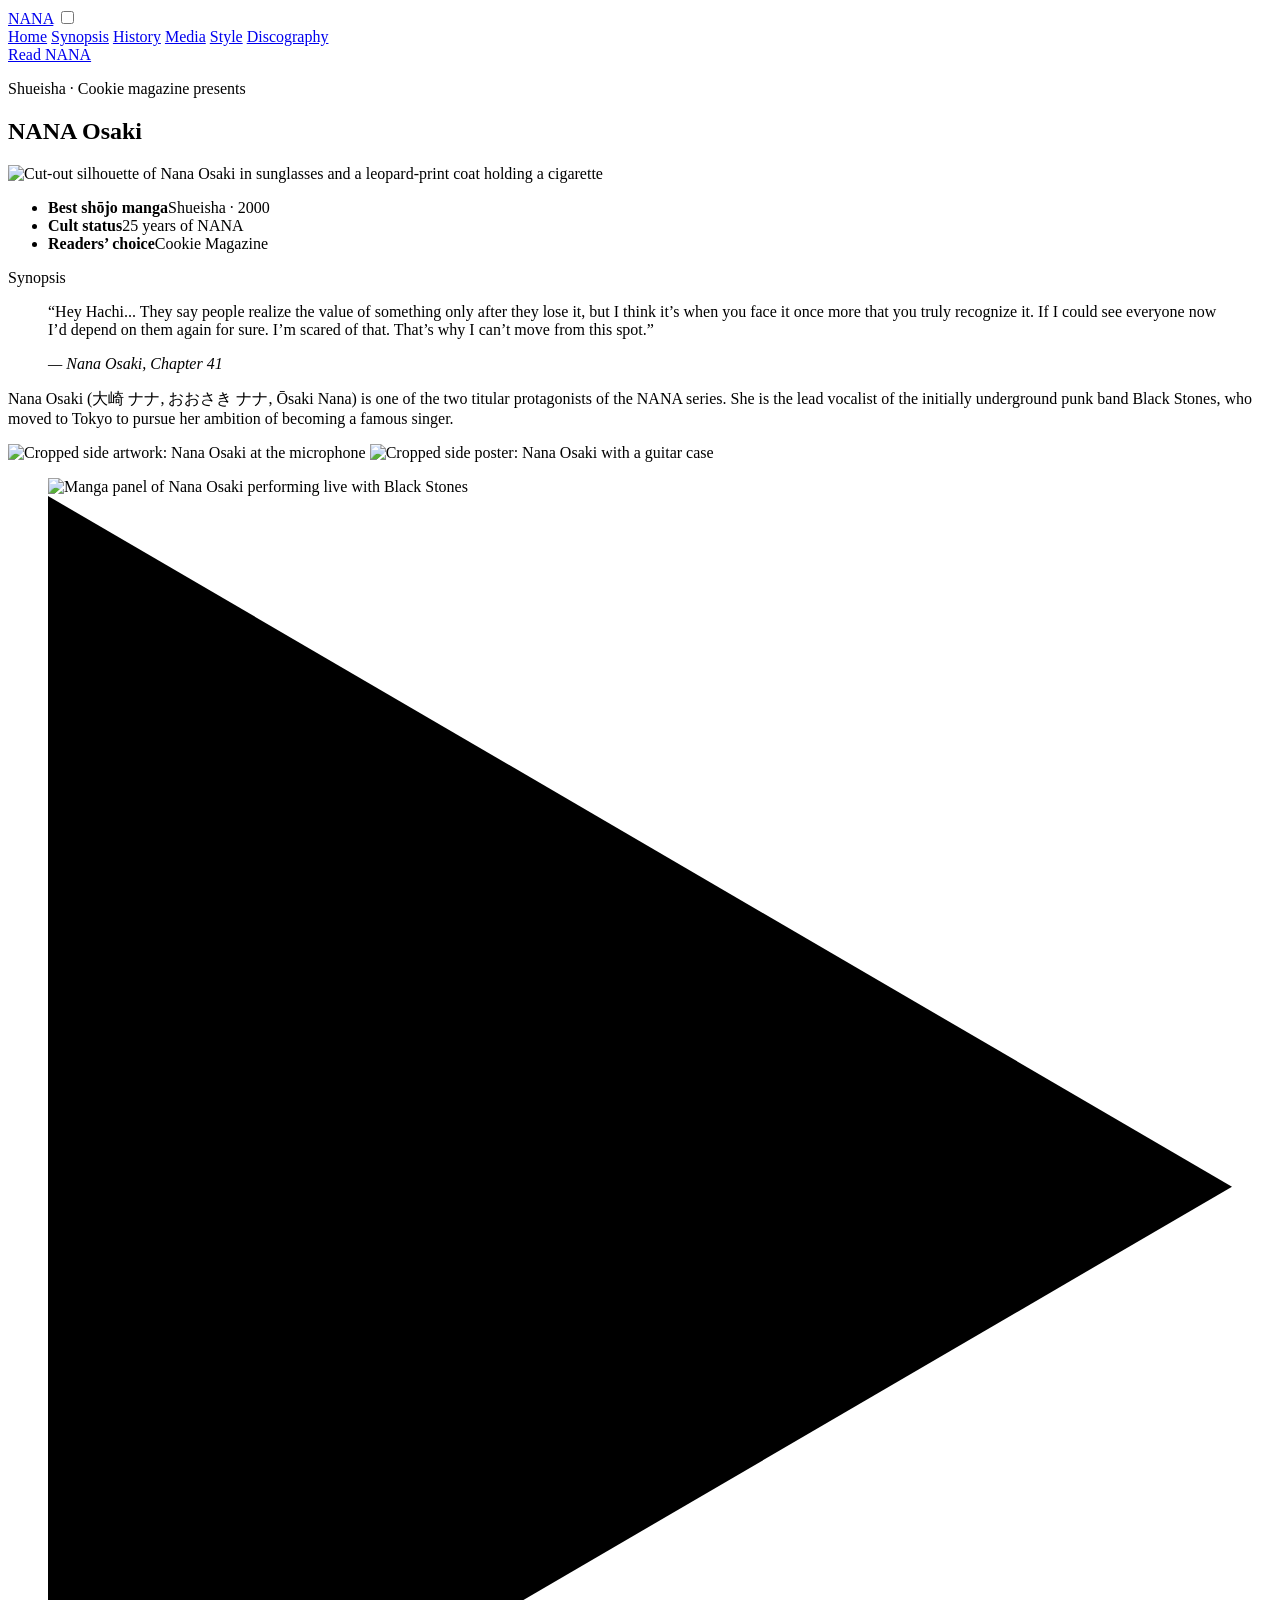
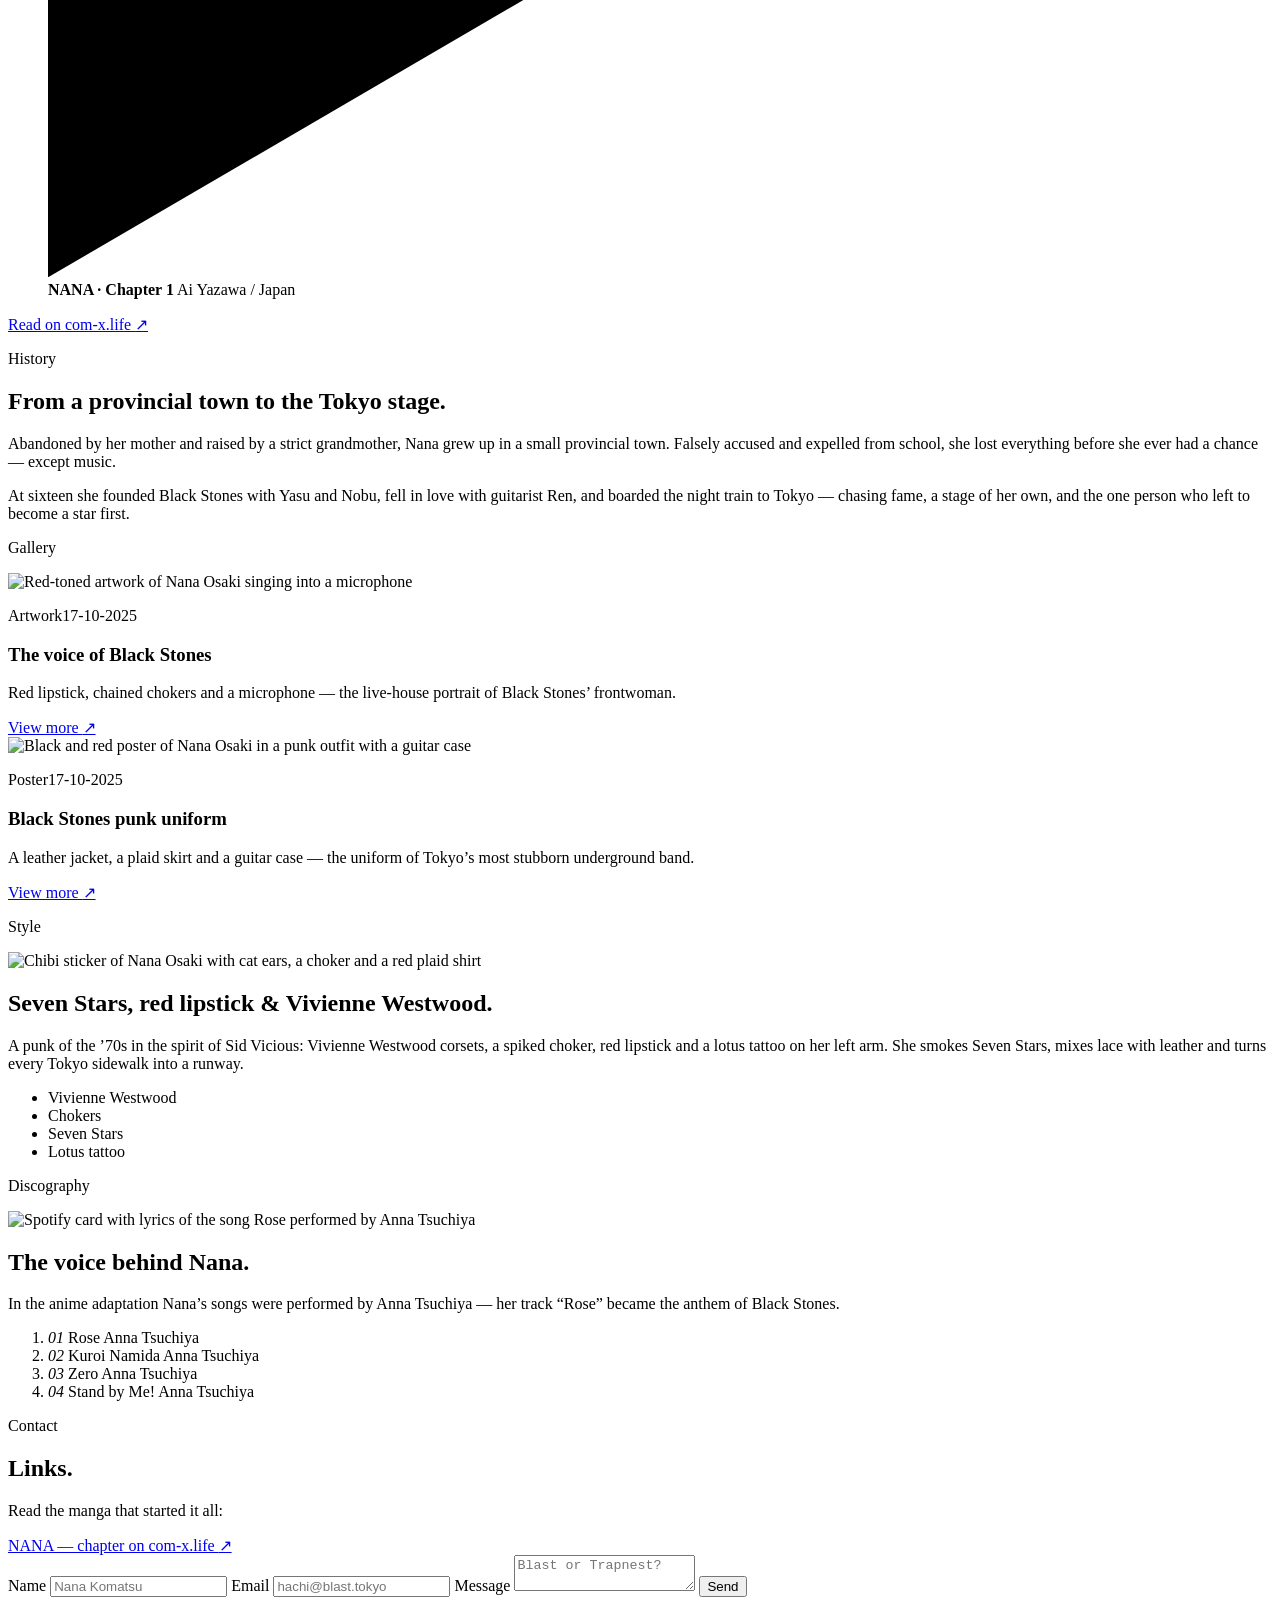
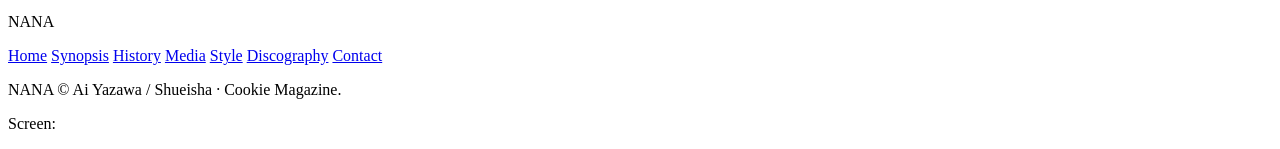
==== task2/index.html @ 74cb57fb "add index.html" ====
<!DOCTYPE html>
<html lang="en">
<head>
  <meta charset="UTF-8">
  <meta name="viewport" content="width=device-width, initial-scale=1">
  <title>Nana Osaki — Black Stones | Responsive Landing Page</title>
  <meta name="description" content="Responsive one-page landing dedicated to Nana Osaki, the lead vocalist of Black Stones from Ai Yazawa's NANA. Lab work 2 — adaptive layout (CSS Grid + Flexbox, Mobile First).">
  <link rel="icon" href="data:image/svg+xml,%3Csvg%20xmlns='http://www.w3.org/2000/svg'%20viewBox='0%200%2032%2032'%3E%3Crect%20width='32'%20height='32'%20fill='%230b0b0d'/%3E%3Ctext%20x='16'%20y='23'%20font-family='Arial'%20font-size='18'%20font-weight='bold'%20fill='%23ff2e7e'%20text-anchor='middle'%3EN%3C/text%3E%3C/svg%3E">
  <link rel="preconnect" href="https://fonts.googleapis.com">
  <link rel="preconnect" href="https://fonts.gstatic.com" crossorigin>
  <link href="https://fonts.googleapis.com/css2?family=Inter:wght@400;500;600;700&amp;family=Oswald:wght@500;600;700&amp;family=Playfair+Display:ital,wght@1,500;1,600&amp;display=swap" rel="stylesheet">
  <link rel="stylesheet" href="style.css">
</head>
<body>

  <div class="grain" aria-hidden="true"></div>

  <header class="site-header">
    <a class="logo" href="#hero">NANA</a>

    <input type="checkbox" id="nav-toggle" class="nav-toggle">
    <label class="nav-burger" for="nav-toggle" aria-label="Open menu">
      <span class="bars"></span>
    </label>

    <nav class="site-nav" aria-label="Main navigation">
      <a href="#hero">Home</a>
      <a href="#synopsis">Synopsis</a>
      <a href="#history">History</a>
      <a href="#media">Media</a>
      <a href="#style">Style</a>
      <a href="#discography">Discography</a>
    </nav>

    <a class="btn btn-accent header-cta" href="https://com-x.life/reader/11620/240514" target="_blank" rel="noopener">Read NANA</a>
  </header>

  <main>

    <section class="hero" id="hero">
      <p class="hero-eyebrow">Shueisha · Cookie magazine presents</p>

      <div class="hero-stage">
        <h1 class="hero-name">NANA <span>Osaki</span></h1>
        <img class="hero-figure" src="img/hero-figure.png"
             alt="Cut-out silhouette of Nana Osaki in sunglasses and a leopard-print coat holding a cigarette">
      </div>

      <ul class="laurels" aria-label="Awards and status">
        <li><strong>Best shōjo manga</strong><span>Shueisha · 2000</span></li>
        <li><strong>Cult status</strong><span>25 years of NANA</span></li>
        <li><strong>Readers’ choice</strong><span>Cookie Magazine</span></li>
      </ul>
    </section>

    <section class="synopsis" id="synopsis">
      <p class="section-label">Synopsis</p>
      <div class="split-grid">
        <blockquote class="pretty-quote">
          <p>“Hey Hachi... They say people realize the value of something only after they
            lose it, but I think it’s when you face it once more that you truly recognize it.
            If I could see everyone now I’d depend on them again for sure. I’m scared of that.
            That’s why I can’t move from this spot.”</p>
          <cite>— Nana Osaki, Chapter 41</cite>
        </blockquote>
        <div class="split-text">
          <p>Nana Osaki (大崎 ナナ, おおさき ナナ, Ōsaki Nana) is one of the two titular
            protagonists of the NANA series. She is the lead vocalist of the initially
            underground punk band Black Stones, who moved to Tokyo to pursue her ambition
            of becoming a famous singer.</p>
        </div>
      </div>
    </section>

    <section class="media" id="media">
      <img class="media-side media-side-left" src="img/nana-coloring.jpg"
           alt="Cropped side artwork: Nana Osaki at the microphone" aria-hidden="true">
      <img class="media-side media-side-right" src="img/nana-black-stones.jpg"
           alt="Cropped side poster: Nana Osaki with a guitar case" aria-hidden="true">

      <figure class="feature-card">
        <img src="img/manga.jpg" alt="Manga panel of Nana Osaki performing live with Black Stones">
        <a class="play" href="https://com-x.life/reader/11620/240514" target="_blank" rel="noopener"
           aria-label="Read NANA chapter 1 on com-x.life">
          <svg viewBox="0 0 12 14" aria-hidden="true"><path d="M0 0 L12 7 L0 14 Z"/></svg>
        </a>
        <figcaption class="feature-caption">
          <strong>NANA · Chapter 1</strong>
          <span>Ai Yazawa / Japan</span>
        </figcaption>
      </figure>

      <p class="media-links">
        <a class="big-link" href="https://com-x.life/reader/11620/240514" target="_blank" rel="noopener">
          Read on com-x.life <span aria-hidden="true">↗</span>
        </a>
      </p>
    </section>

    <section class="history" id="history">
      <p class="section-label">History</p>
      <div class="split-grid">
        <h2>From a provincial town to the Tokyo stage.</h2>
        <div class="split-text">
          <p>Abandoned by her mother and raised by a strict grandmother, Nana grew up in a
            small provincial town. Falsely accused and expelled from school, she lost
            everything before she ever had a chance — except music.</p>
          <p>At sixteen she founded Black Stones with Yasu and Nobu, fell in love with
            guitarist Ren, and boarded the night train to Tokyo — chasing fame, a stage of
            her own, and the one person who left to become a star first.</p>
        </div>
      </div>
    </section>

    <section class="gallery" id="gallery">
      <p class="section-label">Gallery</p>
      <div class="gallery-grid">
        <article class="gallery-card">
          <div class="gallery-thumb">
            <img src="img/nana-coloring.jpg" alt="Red-toned artwork of Nana Osaki singing into a microphone">
          </div>
          <p class="gallery-meta"><span class="tag">Artwork</span><time datetime="2025-10-17">17-10-2025</time></p>
          <h3>The voice of Black Stones</h3>
          <p class="gallery-text">Red lipstick, chained chokers and a microphone — the
            live-house portrait of Black Stones’ frontwoman.</p>
          <a class="more" href="https://com-x.life/reader/11620/240514" target="_blank" rel="noopener">
            View more <span aria-hidden="true">↗</span>
          </a>
        </article>

        <article class="gallery-card">
          <div class="gallery-thumb">
            <img src="img/nana-black-stones.jpg" alt="Black and red poster of Nana Osaki in a punk outfit with a guitar case">
          </div>
          <p class="gallery-meta"><span class="tag">Poster</span><time datetime="2025-10-17">17-10-2025</time></p>
          <h3>Black Stones punk uniform</h3>
          <p class="gallery-text">A leather jacket, a plaid skirt and a guitar case — the
            uniform of Tokyo’s most stubborn underground band.</p>
          <a class="more" href="https://com-x.life/reader/11620/240514" target="_blank" rel="noopener">
            View more <span aria-hidden="true">↗</span>
          </a>
        </article>
      </div>
    </section>

    <section class="style" id="style">
      <p class="section-label">Style</p>
      <div class="split-grid split-media-left">
        <div class="split-media">
          <img src="img/style-chibi.jpg" alt="Chibi sticker of Nana Osaki with cat ears, a choker and a red plaid shirt">
        </div>
        <div class="split-body">
          <h2>Seven Stars, red lipstick &amp; Vivienne Westwood.</h2>
          <p>A punk of the ’70s in the spirit of Sid Vicious: Vivienne Westwood corsets,
            a spiked choker, red lipstick and a lotus tattoo on her left arm. She smokes
            Seven Stars, mixes lace with leather and turns every Tokyo sidewalk into
            a runway.</p>
          <ul class="chips" aria-label="Style keywords">
            <li>Vivienne Westwood</li>
            <li>Chokers</li>
            <li>Seven Stars</li>
            <li>Lotus tattoo</li>
          </ul>
        </div>
      </div>
    </section>

    <section class="discography" id="discography">
      <p class="section-label">Discography</p>
      <div class="split-grid split-media-left">
        <div class="split-media">
          <img src="img/rose-spotify.jpg" alt="Spotify card with lyrics of the song Rose performed by Anna Tsuchiya">
        </div>
        <div class="split-body">
          <h2>The voice behind Nana.</h2>
          <p>In the anime adaptation Nana’s songs were performed by Anna Tsuchiya —
            her track “Rose” became the anthem of Black Stones.</p>
          <ol class="tracklist">
            <li><i>01</i> Rose <span>Anna Tsuchiya</span></li>
            <li><i>02</i> Kuroi Namida <span>Anna Tsuchiya</span></li>
            <li><i>03</i> Zero <span>Anna Tsuchiya</span></li>
            <li><i>04</i> Stand by Me! <span>Anna Tsuchiya</span></li>
          </ol>
        </div>
      </div>
    </section>

    <section class="contact" id="contact">
      <p class="section-label">Contact</p>
      <div class="contact-grid">
        <div class="contact-info">
          <h2>Links.</h2>
          <p>Read the manga that started it all:</p>
          <a class="big-link" href="https://com-x.life/reader/11620/240514" target="_blank" rel="noopener">
            NANA — chapter on com-x.life <span aria-hidden="true">↗</span>
          </a>
        </div>

        <form class="contact-form">
          <label for="name">Name</label>
          <input type="text" id="name" name="name" placeholder="Nana Komatsu" required>

          <label for="email">Email</label>
          <input type="email" id="email" name="email" placeholder="hachi@blast.tokyo" required>

          <label for="message">Message</label>
          <textarea id="message" name="message" placeholder="Blast or Trapnest?" required></textarea>

          <button class="btn btn-accent" type="submit">Send</button>
        </form>
      </div>
    </section>

  </main>

  <footer class="site-footer">
    <div class="footer-inner">
      <p class="logo">NANA</p>
      <nav class="footer-nav" aria-label="Footer navigation">
        <a href="#hero">Home</a>
        <a href="#synopsis">Synopsis</a>
        <a href="#history">History</a>
        <a href="#media">Media</a>
        <a href="#style">Style</a>
        <a href="#discography">Discography</a>
        <a href="#contact">Contact</a>
      </nav>
      <p class="footer-note"> NANA © Ai Yazawa / Shueisha · Cookie Magazine.</p>
    </div>
  </footer>

  <p class="bp" aria-hidden="true">Screen:</p>

</body>
</html>
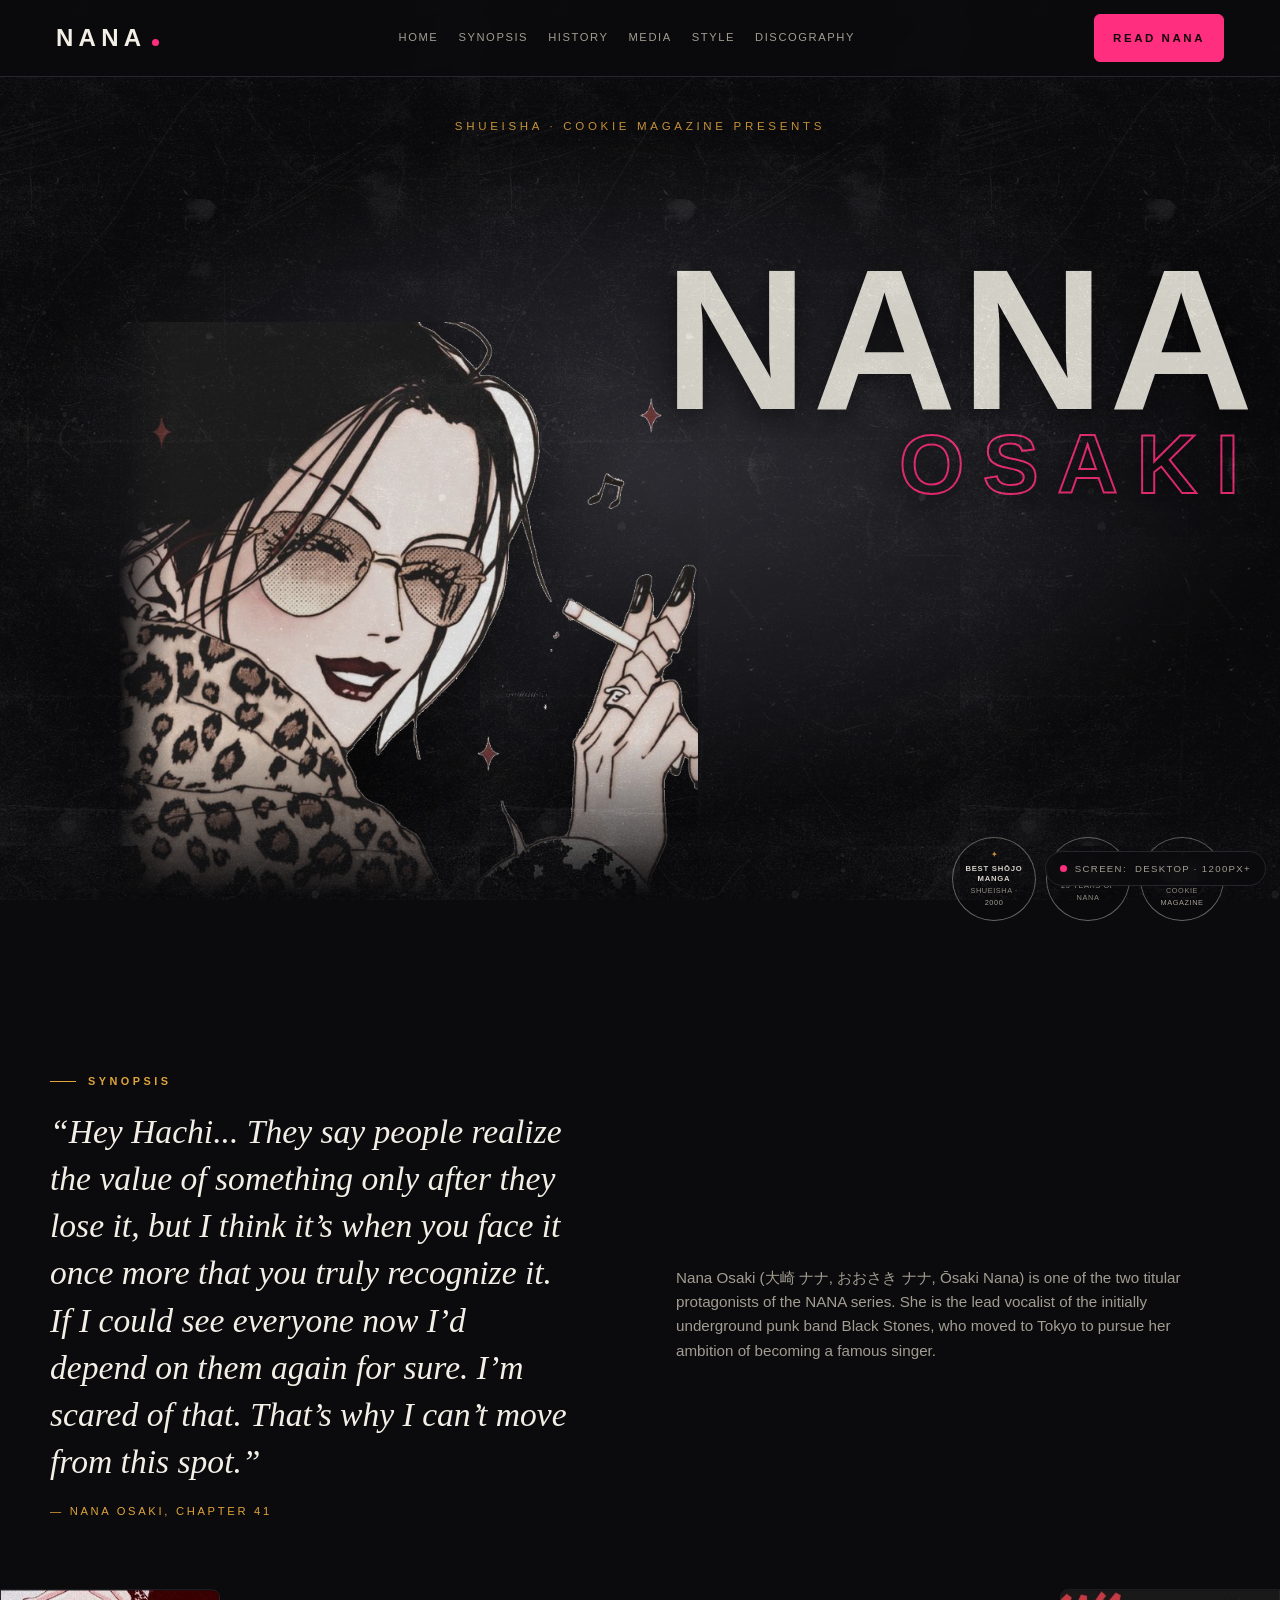
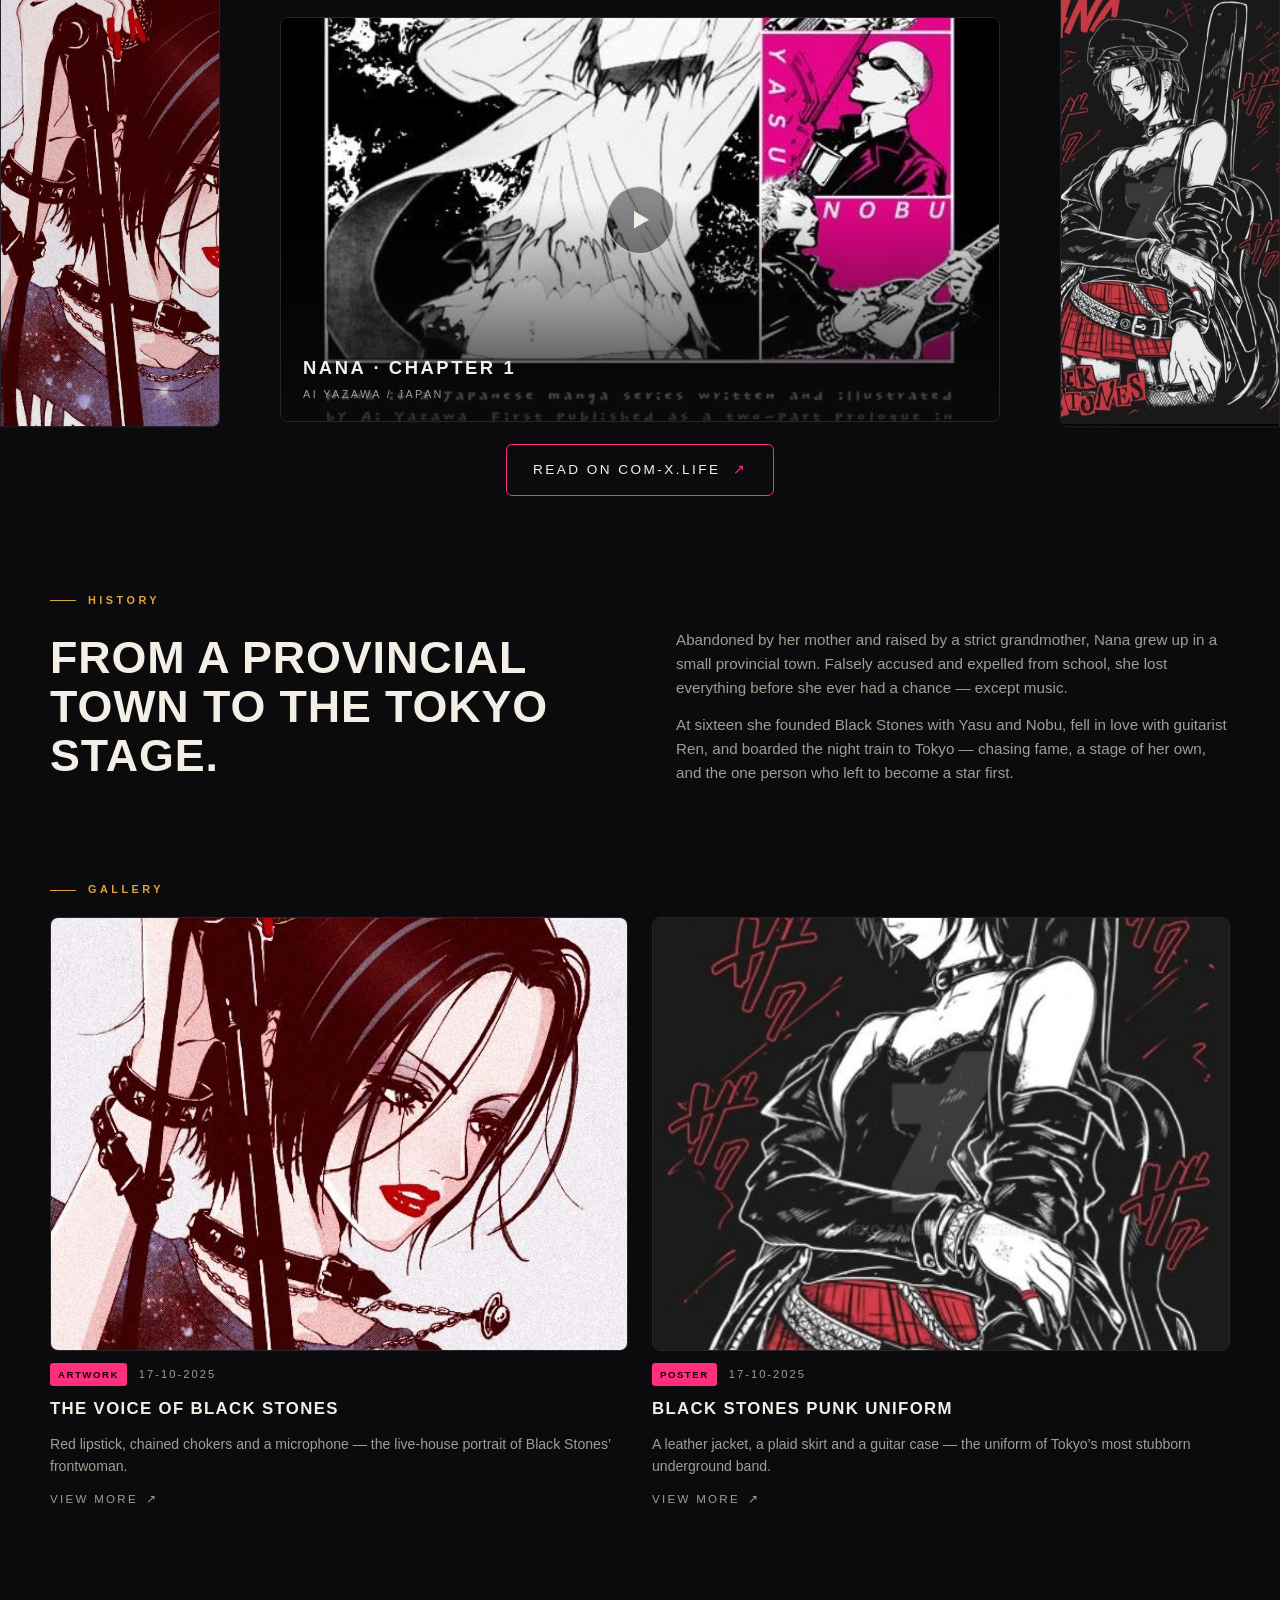
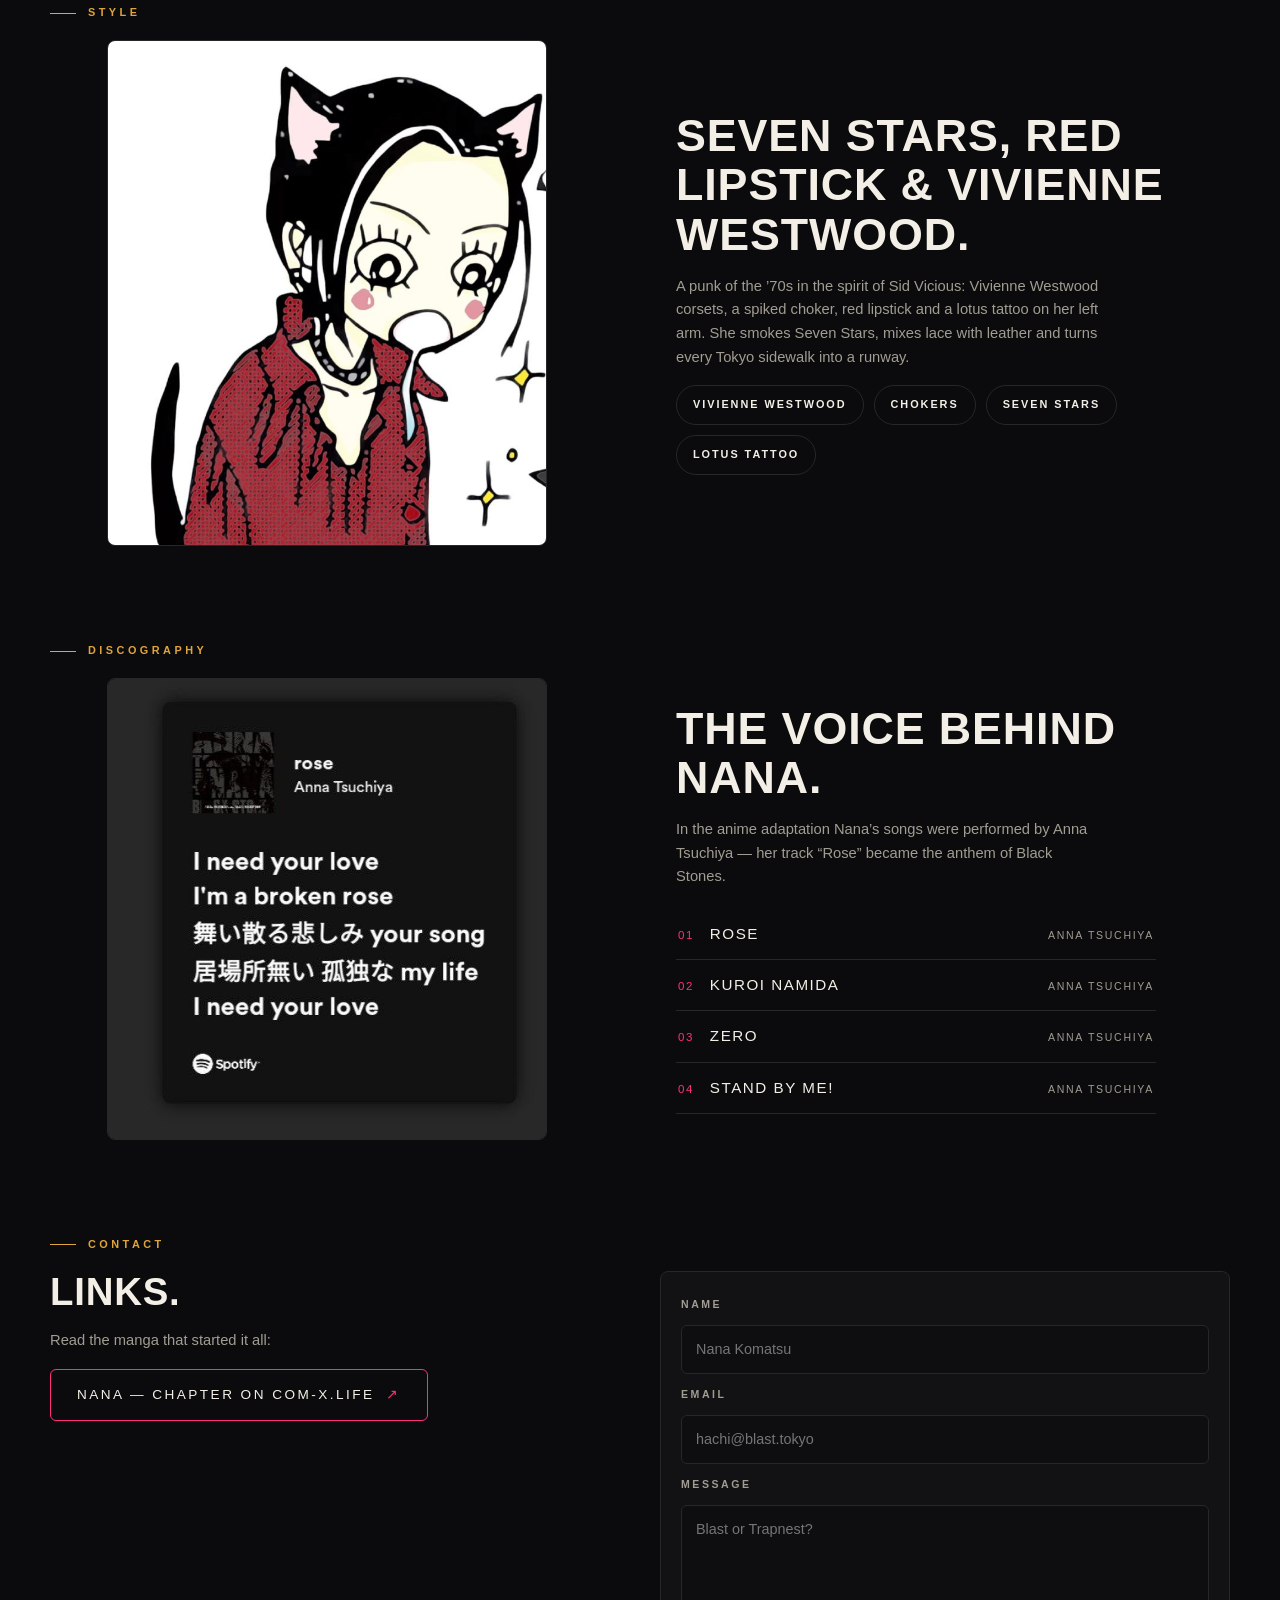
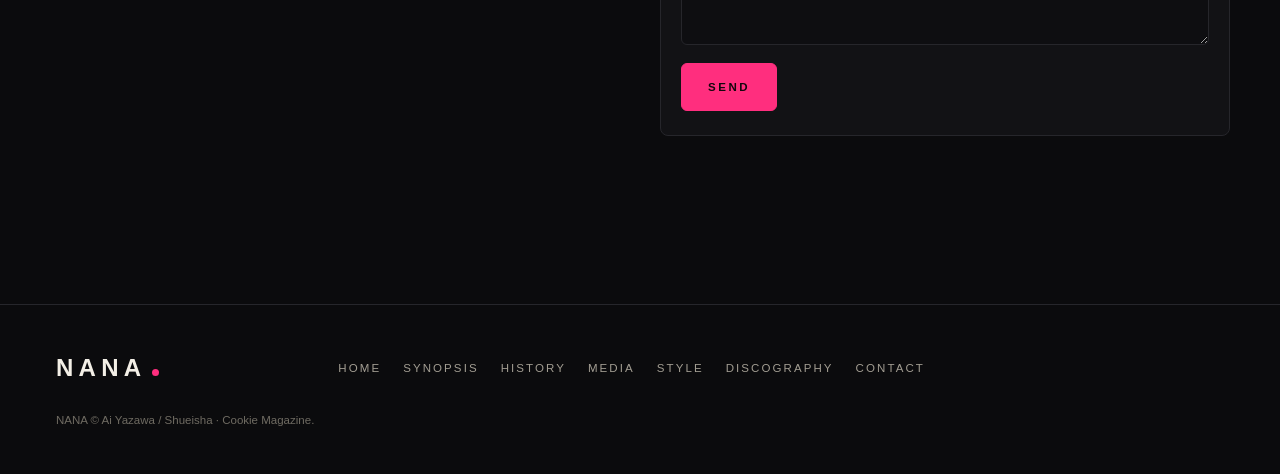
==== commit 37bdd77c: "add icon" ====
--- a/task2/index.html
+++ b/task2/index.html
@@ -5,7 +5,7 @@
   <meta name="viewport" content="width=device-width, initial-scale=1">
   <title>Nana Osaki — Black Stones | Responsive Landing Page</title>
   <meta name="description" content="Responsive one-page landing dedicated to Nana Osaki, the lead vocalist of Black Stones from Ai Yazawa's NANA. Lab work 2 — adaptive layout (CSS Grid + Flexbox, Mobile First).">
-  <link rel="icon" href="data:image/svg+xml,%3Csvg%20xmlns='http://www.w3.org/2000/svg'%20viewBox='0%200%2032%2032'%3E%3Crect%20width='32'%20height='32'%20fill='%230b0b0d'/%3E%3Ctext%20x='16'%20y='23'%20font-family='Arial'%20font-size='18'%20font-weight='bold'%20fill='%23ff2e7e'%20text-anchor='middle'%3EN%3C/text%3E%3C/svg%3E">
+  <link rel="icon" href="favicon.png">
   <link rel="preconnect" href="https://fonts.googleapis.com">
   <link rel="preconnect" href="https://fonts.gstatic.com" crossorigin>
   <link href="https://fonts.googleapis.com/css2?family=Inter:wght@400;500;600;700&amp;family=Oswald:wght@500;600;700&amp;family=Playfair+Display:ital,wght@1,500;1,600&amp;display=swap" rel="stylesheet">
--- a/task2/style.css
+++ b/task2/style.css
@@ -0,0 +1,1083 @@
+:root {
+  --bg: #0b0b0d;
+  --bg-soft: #121215;
+  --panel: #151518;
+  --line: #26262b;
+  --ink: #f3efe6;
+  --muted: #a29d92;
+  --pink: #ff2e7e;
+  --pink-soft: #ff6ba5;
+  --gold: #e0a43c;
+  --font-display: "Oswald", "Arial Narrow", Arial, sans-serif;
+  --font-body: "Inter", "Segoe UI", Arial, sans-serif;
+  --font-serif: "Playfair Display", Georgia, serif;
+  --radius: 8px;
+  --container: 1140px;
+}
+
+*,
+*::before,
+*::after {
+  box-sizing: border-box;
+  margin: 0;
+  padding: 0;
+}
+
+html {
+  scroll-behavior: smooth;
+  scroll-padding-top: 84px;
+}
+
+body {
+  font-family: var(--font-body);
+  font-size: 1rem;
+  line-height: 1.6;
+  color: var(--ink);
+  background-color: var(--bg);
+  overflow-x: clip;
+}
+
+img {
+  display: block;
+  max-width: 100%;
+  height: auto;
+}
+
+::selection {
+  background: var(--pink);
+  color: #14060c;
+}
+
+.grain {
+  position: fixed;
+  inset: 0;
+  z-index: 30;
+  pointer-events: none;
+  opacity: 0.14;
+  background: url("img/texture.jpg") repeat;
+  background-size: 480px auto;
+}
+
+.section-label {
+  display: flex;
+  align-items: center;
+  gap: 12px;
+  margin-bottom: 18px;
+  font-size: 0.68rem;
+  font-weight: 600;
+  letter-spacing: 0.32em;
+  text-transform: uppercase;
+  color: var(--gold);
+}
+
+.section-label::before {
+  content: "";
+  width: 26px;
+  height: 1px;
+  background: var(--gold);
+}
+
+h2 {
+  font-family: var(--font-display);
+  font-weight: 600;
+  line-height: 1.1;
+  letter-spacing: 0.02em;
+  text-transform: uppercase;
+  font-size: clamp(1.7rem, 6.4vw, 2.4rem);
+}
+
+.btn {
+  display: inline-flex;
+  align-items: center;
+  justify-content: center;
+  gap: 10px;
+  min-height: 48px;
+  padding: 12px 26px;
+  font-family: var(--font-body);
+  font-size: 0.72rem;
+  font-weight: 700;
+  letter-spacing: 0.22em;
+  text-transform: uppercase;
+  text-decoration: none;
+  color: var(--ink);
+  background: transparent;
+  border: 1px solid var(--line);
+  border-radius: 6px;
+  cursor: pointer;
+  transition: background 0.3s, color 0.3s, border-color 0.3s, transform 0.2s;
+}
+
+.btn:hover {
+  border-color: var(--ink);
+}
+
+.btn:active {
+  transform: translateY(1px);
+}
+
+.btn-accent {
+  background: var(--pink);
+  border-color: var(--pink);
+  color: #14060c;
+}
+
+.btn-accent:hover {
+  background: var(--pink-soft);
+  border-color: var(--pink-soft);
+}
+
+.big-link {
+  display: inline-flex;
+  align-items: center;
+  gap: 12px;
+  min-height: 48px;
+  padding: 14px 26px;
+  font-family: var(--font-display);
+  font-size: 0.85rem;
+  letter-spacing: 0.18em;
+  text-transform: uppercase;
+  text-decoration: none;
+  color: var(--ink);
+  border: 1px solid var(--pink);
+  border-radius: 6px;
+  transition: background 0.3s, color 0.3s, transform 0.2s;
+}
+
+.big-link span {
+  color: var(--pink);
+  transition: color 0.3s;
+}
+
+.big-link:hover {
+  background: var(--pink);
+  color: #14060c;
+  transform: translateY(-2px);
+}
+
+.big-link:hover span {
+  color: #14060c;
+}
+
+.site-header {
+  position: sticky;
+  top: 0;
+  z-index: 50;
+  display: grid;
+  grid-template-columns: 1fr auto;
+  align-items: center;
+  gap: 12px;
+  padding: 10px 20px;
+  background: rgba(11, 11, 13, 0.88);
+  backdrop-filter: blur(10px);
+  border-bottom: 1px solid var(--line);
+}
+
+.logo {
+  font-family: var(--font-display);
+  font-weight: 700;
+  font-size: 1.5rem;
+  letter-spacing: 0.22em;
+  text-decoration: none;
+  color: var(--ink);
+}
+
+.logo::after {
+  content: "";
+  display: inline-block;
+  width: 7px;
+  height: 7px;
+  margin-left: 6px;
+  border-radius: 50%;
+  background: var(--pink);
+}
+
+.nav-toggle {
+  position: absolute;
+  width: 1px;
+  height: 1px;
+  opacity: 0;
+}
+
+.nav-burger {
+  display: flex;
+  align-items: center;
+  justify-content: center;
+  width: 44px;
+  height: 44px;
+  border: 1px solid var(--line);
+  border-radius: 6px;
+  cursor: pointer;
+  transition: border-color 0.25s;
+}
+
+.nav-burger:hover {
+  border-color: var(--pink);
+}
+
+.bars {
+  position: relative;
+  width: 20px;
+  height: 2px;
+  background: var(--ink);
+  transition: background 0.25s;
+}
+
+.bars::before,
+.bars::after {
+  content: "";
+  position: absolute;
+  left: 0;
+  width: 20px;
+  height: 2px;
+  background: var(--ink);
+  transition: top 0.25s, transform 0.25s;
+}
+
+.bars::before { top: -6px; }
+.bars::after  { top: 6px; }
+
+.nav-toggle:checked ~ .nav-burger .bars { background: transparent; }
+.nav-toggle:checked ~ .nav-burger .bars::before { top: 0; transform: rotate(45deg); }
+.nav-toggle:checked ~ .nav-burger .bars::after  { top: 0; transform: rotate(-45deg); }
+
+.nav-toggle:focus-visible ~ .nav-burger {
+  outline: 2px solid var(--pink);
+  outline-offset: 2px;
+}
+
+.header-cta {
+  display: none;
+}
+
+.site-nav {
+  grid-column: 1 / -1;
+  display: none;
+}
+
+.nav-toggle:checked ~ .site-nav {
+  display: flex;
+  flex-direction: column;
+  gap: 2px;
+  padding: 6px 0 14px;
+}
+
+.site-nav a {
+  display: flex;
+  align-items: center;
+  min-height: 48px;
+  padding: 10px 2px;
+  font-size: 0.8rem;
+  letter-spacing: 0.18em;
+  text-transform: uppercase;
+  text-decoration: none;
+  color: var(--muted);
+  border-bottom: 1px solid var(--line);
+  transition: color 0.25s;
+}
+
+.site-nav a:hover {
+  color: var(--pink);
+}
+
+.hero {
+  position: relative;
+  display: grid;
+  gap: 22px;
+  min-height: 100vh;
+  padding: 32px 20px 56px;
+  overflow: hidden;
+}
+
+.hero::before {
+  content: "";
+  position: absolute;
+  inset: 0;
+  z-index: -1;
+  background:
+    radial-gradient(ellipse 62% 46% at 50% 44%, #34343b 0%, #1c1c21 52%, var(--bg) 82%),
+    linear-gradient(180deg, var(--bg) 0%, rgba(11, 11, 13, 0) 18%, var(--bg) 96%);
+}
+
+.hero-eyebrow {
+  justify-self: center;
+  text-align: center;
+  font-size: 0.66rem;
+  letter-spacing: 0.32em;
+  text-transform: uppercase;
+  color: var(--gold);
+}
+
+/* mobile: the name is a normal block on top, fully visible */
+.hero-name {
+  text-align: center;
+  font-family: var(--font-display);
+  font-weight: 700;
+  text-transform: uppercase;
+  line-height: 0.88;
+  letter-spacing: 0.02em;
+  font-size: clamp(4.6rem, 17vw, 13rem);
+  text-shadow: 0 6px 34px rgba(0, 0, 0, 0.6);
+}
+
+.hero-stage {
+  position: relative;
+  display: grid;
+  place-items: center;
+  min-height: 62vh;
+}
+
+.hero-name span {
+  display: block;
+  font-size: 0.42em;
+  letter-spacing: 0.22em;
+  color: transparent;
+  -webkit-text-stroke: 2px var(--pink);
+}
+
+@supports not (-webkit-text-stroke: 1px #000) {
+  .hero-name span { color: var(--pink); }
+}
+
+.hero-figure {
+  position: relative;
+  z-index: 2;
+  width: min(86vw, 480px);
+  transform: translate(5%, 8%);
+  filter: drop-shadow(0 34px 50px rgba(0, 0, 0, 0.65));
+  -webkit-mask-image: linear-gradient(180deg, #000 72%, rgba(0, 0, 0, 0) 99%),
+    linear-gradient(90deg, rgba(0, 0, 0, 0) 0, #000 9%);
+  -webkit-mask-composite: source-in;
+  mask-image: linear-gradient(180deg, #000 72%, rgba(0, 0, 0, 0) 99%),
+    linear-gradient(90deg, rgba(0, 0, 0, 0) 0, #000 9%);
+  mask-composite: intersect;
+}
+
+.laurels {
+  display: flex;
+  flex-wrap: wrap;
+  justify-content: center;
+  gap: 10px;
+  list-style: none;
+}
+
+.laurels li {
+  display: flex;
+  flex-direction: column;
+  align-items: center;
+  justify-content: center;
+  gap: 2px;
+  width: 84px;
+  height: 84px;
+  padding: 8px;
+  text-align: center;
+  border: 1px solid rgba(243, 239, 230, 0.4);
+  border-radius: 50%;
+  background: rgba(11, 11, 13, 0.35);
+}
+
+.laurels li::before {
+  content: "✦";
+  font-size: 0.5rem;
+  color: var(--gold);
+}
+
+.laurels strong {
+  font-size: 0.48rem;
+  line-height: 1.25;
+  letter-spacing: 0.1em;
+  text-transform: uppercase;
+}
+
+.laurels span {
+  font-size: 0.46rem;
+  letter-spacing: 0.08em;
+  text-transform: uppercase;
+  color: var(--muted);
+}
+
+.synopsis,
+.history,
+.gallery,
+.style,
+.discography,
+.contact {
+  max-width: var(--container);
+  margin-inline: auto;
+  padding: 88px 20px 0;
+}
+
+.contact {
+  padding-bottom: 88px;
+}
+
+.split-grid {
+  display: grid;
+  gap: 24px;
+}
+
+.split-text {
+  display: flex;
+  flex-direction: column;
+  gap: 12px;
+  max-width: 560px;
+  font-size: 0.95rem;
+  color: var(--muted);
+}
+
+.pretty-quote {
+  display: flex;
+  flex-direction: column;
+  gap: 18px;
+  max-width: 520px;
+}
+
+.pretty-quote p {
+  font-family: var(--font-serif);
+  font-style: italic;
+  font-weight: 500;
+  font-size: clamp(1.35rem, 4.6vw, 2.1rem);
+  line-height: 1.4;
+  color: var(--ink);
+}
+
+.pretty-quote cite {
+  font-family: var(--font-body);
+  font-style: normal;
+  font-size: 0.7rem;
+  letter-spacing: 0.24em;
+  text-transform: uppercase;
+  color: var(--gold);
+}
+
+.media {
+  position: relative;
+  padding: 88px 20px 0;
+  display: grid;
+  justify-items: center;
+  gap: 22px;
+}
+
+.media-side {
+  display: none;
+  position: absolute;
+  top: 50%;
+  transform: translateY(-50%);
+  height: min(72%, 460px);
+  width: clamp(80px, 13vw, 240px);
+  object-fit: cover;
+  opacity: 0.92;
+  border: 1px solid var(--line);
+}
+
+.media-side-left {
+  left: 0;
+  border-radius: 0 8px 8px 0;
+  object-position: 22% center;
+}
+
+.media-side-right {
+  right: 0;
+  border-radius: 8px 0 0 8px;
+  object-position: 78% top;
+}
+
+.feature-card {
+  position: relative;
+  display: grid;
+  width: min(100%, 720px);
+  overflow: hidden;
+  border: 1px solid var(--line);
+  border-radius: var(--radius);
+}
+
+.feature-card > img {
+  width: 100%;
+  aspect-ratio: 4 / 3;
+  object-fit: cover;
+  transition: transform 0.6s;
+}
+
+.feature-card:hover > img {
+  transform: scale(1.03);
+}
+
+.feature-card::after {
+  content: "";
+  position: absolute;
+  inset: 0;
+  background: linear-gradient(180deg, rgba(11, 11, 13, 0) 45%, rgba(11, 11, 13, 0.85) 100%);
+}
+
+.play {
+  position: absolute;
+  top: 50%;
+  left: 50%;
+  z-index: 2;
+  display: flex;
+  align-items: center;
+  justify-content: center;
+  width: 68px;
+  height: 68px;
+  border: 1px solid rgba(243, 239, 230, 0.7);
+  border-radius: 50%;
+  background: rgba(11, 11, 13, 0.45);
+  transform: translate(-50%, -50%);
+  transition: background 0.3s, border-color 0.3s, transform 0.3s;
+}
+
+.play svg {
+  width: 15px;
+  margin-left: 3px;
+  fill: var(--ink);
+}
+
+.play:hover {
+  background: var(--pink);
+  border-color: var(--pink);
+  transform: translate(-50%, -50%) scale(1.08);
+}
+
+.feature-caption {
+  position: absolute;
+  left: 22px;
+  bottom: 18px;
+  z-index: 2;
+  display: flex;
+  flex-direction: column;
+  gap: 4px;
+}
+
+.feature-caption strong {
+  font-family: var(--font-display);
+  font-size: 1.15rem;
+  letter-spacing: 0.14em;
+  text-transform: uppercase;
+}
+
+.feature-caption span {
+  font-size: 0.68rem;
+  letter-spacing: 0.22em;
+  text-transform: uppercase;
+  color: var(--muted);
+}
+
+.media-links {
+  display: flex;
+  justify-content: center;
+}
+
+.gallery-grid {
+  display: grid;
+  gap: 20px;
+}
+
+.gallery-card {
+  display: flex;
+  flex-direction: column;
+  gap: 12px;
+}
+
+.gallery-thumb {
+  overflow: hidden;
+  border: 1px solid var(--line);
+  border-radius: var(--radius);
+}
+
+.gallery-thumb img {
+  width: 100%;
+  aspect-ratio: 4 / 3;
+  object-fit: cover;
+  transition: transform 0.5s;
+}
+
+.gallery-card:hover .gallery-thumb img {
+  transform: scale(1.05);
+}
+
+.gallery-meta {
+  display: flex;
+  align-items: center;
+  gap: 12px;
+}
+
+.tag {
+  padding: 4px 8px;
+  font-size: 0.6rem;
+  font-weight: 700;
+  letter-spacing: 0.16em;
+  text-transform: uppercase;
+  color: #14060c;
+  background: var(--pink);
+  border-radius: 3px;
+}
+
+.gallery-meta time {
+  font-size: 0.7rem;
+  letter-spacing: 0.18em;
+  text-transform: uppercase;
+  color: var(--muted);
+}
+
+.gallery-card h3 {
+  font-family: var(--font-display);
+  font-weight: 600;
+  font-size: 1.05rem;
+  line-height: 1.35;
+  letter-spacing: 0.08em;
+  text-transform: uppercase;
+}
+
+.gallery-text {
+  font-size: 0.88rem;
+  color: var(--muted);
+}
+
+.more {
+  display: inline-flex;
+  align-items: center;
+  gap: 8px;
+  margin-top: auto;
+  font-size: 0.72rem;
+  letter-spacing: 0.2em;
+  text-transform: uppercase;
+  text-decoration: none;
+  color: var(--muted);
+  transition: color 0.25s;
+}
+
+.more:hover {
+  color: var(--pink);
+}
+
+.split-media {
+  display: flex;
+  justify-content: center;
+}
+
+.split-media img {
+  width: 100%;
+  max-width: 400px;
+  border: 1px solid var(--line);
+  border-radius: var(--radius);
+}
+
+.split-body {
+  display: flex;
+  flex-direction: column;
+  align-items: flex-start;
+  gap: 16px;
+}
+
+.split-body p {
+  max-width: 52ch;
+  font-size: 0.92rem;
+  color: var(--muted);
+}
+
+.chips {
+  display: flex;
+  flex-wrap: wrap;
+  gap: 10px;
+  list-style: none;
+}
+
+.chips li {
+  display: inline-flex;
+  align-items: center;
+  min-height: 40px;
+  padding: 8px 16px;
+  font-size: 0.68rem;
+  font-weight: 600;
+  letter-spacing: 0.18em;
+  text-transform: uppercase;
+  color: var(--ink);
+  border: 1px solid var(--line);
+  border-radius: 999px;
+  transition: border-color 0.25s, color 0.25s;
+}
+
+.chips li:hover {
+  border-color: var(--pink);
+  color: var(--pink);
+}
+
+.tracklist {
+  width: 100%;
+  max-width: 480px;
+  list-style: none;
+  margin-top: 4px;
+}
+
+.tracklist li {
+  display: flex;
+  align-items: baseline;
+  gap: 16px;
+  padding: 13px 2px;
+  font-family: var(--font-display);
+  font-size: 0.95rem;
+  letter-spacing: 0.1em;
+  text-transform: uppercase;
+  border-bottom: 1px solid var(--line);
+  transition: color 0.25s, padding-left 0.25s;
+}
+
+.tracklist li:hover {
+  color: var(--pink);
+  padding-left: 10px;
+}
+
+.tracklist i {
+  font-style: normal;
+  font-size: 0.72rem;
+  color: var(--pink);
+}
+
+.tracklist span {
+  margin-left: auto;
+  font-family: var(--font-body);
+  font-size: 0.66rem;
+  letter-spacing: 0.16em;
+  color: var(--muted);
+}
+
+.contact-grid {
+  display: grid;
+  gap: 28px;
+}
+
+.contact-info {
+  display: flex;
+  flex-direction: column;
+  align-items: flex-start;
+  gap: 16px;
+}
+
+.contact-info p {
+  font-size: 0.92rem;
+  color: var(--muted);
+}
+
+.contact-form {
+  display: flex;
+  flex-direction: column;
+  gap: 12px;
+  padding: 24px 20px;
+  background: var(--bg-soft);
+  border: 1px solid var(--line);
+  border-radius: var(--radius);
+}
+
+.contact-form label {
+  font-size: 0.66rem;
+  font-weight: 600;
+  letter-spacing: 0.24em;
+  text-transform: uppercase;
+  color: var(--muted);
+}
+
+.contact-form input,
+.contact-form textarea {
+  width: 100%;
+  min-height: 48px;
+  padding: 12px 14px;
+  font: inherit;
+  font-size: 0.9rem;
+  color: var(--ink);
+  background: #0e0e11;
+  border: 1px solid var(--line);
+  border-radius: 6px;
+  transition: border-color 0.25s, background 0.25s, box-shadow 0.25s;
+}
+
+.contact-form textarea {
+  min-height: 140px;
+  resize: vertical;
+}
+
+.contact-form input:hover,
+.contact-form textarea:hover {
+  border-color: #3c3c44;
+}
+
+.contact-form input:focus,
+.contact-form textarea:focus {
+  outline: none;
+  border-color: var(--pink);
+  background: #101014;
+  box-shadow: 0 0 0 3px rgba(255, 46, 126, 0.22);
+}
+
+.contact-form .btn {
+  width: 100%;
+  margin-top: 6px;
+}
+
+.site-footer {
+  margin-top: 72px;
+  padding: 36px 20px;
+  border-top: 1px solid var(--line);
+}
+
+.footer-inner {
+  max-width: var(--container);
+  margin-inline: auto;
+  display: grid;
+  gap: 16px;
+}
+
+.footer-nav {
+  display: flex;
+  flex-wrap: wrap;
+  gap: 8px 22px;
+}
+
+.footer-nav a {
+  font-size: 0.72rem;
+  letter-spacing: 0.18em;
+  text-transform: uppercase;
+  text-decoration: none;
+  color: var(--muted);
+  transition: color 0.25s;
+}
+
+.footer-nav a:hover {
+  color: var(--pink);
+}
+
+.footer-note {
+  max-width: 60ch;
+  font-size: 0.72rem;
+  color: #6f6b62;
+}
+
+.bp {
+  position: fixed;
+  right: 14px;
+  bottom: 14px;
+  z-index: 60;
+  display: flex;
+  align-items: center;
+  gap: 8px;
+  padding: 9px 14px;
+  font-size: 0.6rem;
+  letter-spacing: 0.14em;
+  text-transform: uppercase;
+  color: var(--muted);
+  background: rgba(11, 11, 13, 0.85);
+  border: 1px solid var(--line);
+  border-radius: 999px;
+  backdrop-filter: blur(6px);
+}
+
+.bp::before {
+  content: "";
+  width: 7px;
+  height: 7px;
+  border-radius: 50%;
+  background: var(--pink);
+}
+
+.bp::after {
+  content: "mobile · up to 767px";
+}
+
+@media (min-width: 768px) {
+
+  .site-header {
+    grid-template-columns: auto 1fr auto;
+    padding: 12px 32px;
+  }
+
+  .nav-burger {
+    display: none;
+  }
+
+  .header-cta {
+    display: inline-flex;
+  }
+
+  .site-nav {
+    grid-column: auto;
+    min-width: 0;
+    display: flex;
+    flex-direction: row;
+    flex-wrap: wrap;
+    justify-content: center;
+    gap: 0;
+    padding: 0;
+  }
+
+  .site-nav a {
+    min-height: 44px;
+    padding: 10px;
+    font-size: 0.7rem;
+    letter-spacing: 0.14em;
+    border-bottom: 0;
+  }
+
+  .header-cta {
+    padding: 12px 18px;
+  }
+
+  .hero {
+    gap: 26px;
+    padding: 48px 48px 72px;
+  }
+
+  .hero-stage {
+    min-height: 56vh;
+  }
+
+  .hero-name {
+    font-size: clamp(6rem, 13vw, 11rem);
+  }
+
+  .hero-figure {
+    width: min(56vw, 500px);
+  }
+
+  .laurels {
+    justify-self: end;
+  }
+
+  .synopsis,
+  .history,
+  .gallery,
+  .style,
+  .discography,
+  .contact {
+    padding: 96px 32px 0;
+  }
+
+  .contact {
+    padding-bottom: 96px;
+  }
+
+  .split-grid {
+    grid-template-columns: 1fr 1fr;
+    gap: 40px;
+    align-items: center;
+  }
+
+  .media {
+    padding: 96px 32px 0;
+  }
+
+  .media-side {
+    display: block;
+  }
+
+  .feature-card > img {
+    aspect-ratio: 16 / 9;
+  }
+
+  .gallery-grid {
+    grid-template-columns: repeat(2, 1fr);
+    gap: 24px;
+  }
+
+  .contact-grid {
+    grid-template-columns: 1fr 1fr;
+    align-items: start;
+    gap: 40px;
+  }
+
+  .contact-form .btn {
+    width: auto;
+    align-self: flex-start;
+  }
+
+  .footer-inner {
+    grid-template-columns: auto 1fr;
+    align-items: center;
+    gap: 24px;
+  }
+
+  .site-footer {
+    padding: 40px 32px;
+  }
+
+  .bp::after {
+    content: "tablet · 768–1199px";
+  }
+}
+
+@media (min-width: 1200px) {
+
+  :root {
+    --container: 1180px;
+  }
+
+  .site-header {
+    padding: 14px 56px;
+  }
+
+  .hero {
+    gap: 30px;
+    padding: 40px 56px 96px;
+  }
+
+  .hero-eyebrow {
+    font-size: 0.72rem;
+  }
+
+  .hero-stage {
+    min-height: 66vh;
+  }
+
+  .hero-name {
+    position: absolute;
+    z-index: 1;
+    font-size: 12.5rem;
+    top: 4%;
+    left: 50%;
+    right: auto;
+    transform: translate(4%, 0);
+    text-align: right;
+  }
+
+  .hero-figure {
+    width: 580px;
+    transform: translate(-40%, 10%);
+  }
+
+  .laurels {
+    position: absolute;
+    right: 56px;
+    bottom: 56px;
+  }
+
+  .synopsis,
+  .history,
+  .gallery,
+  .style,
+  .discography,
+  .contact {
+    padding-inline: 0;
+  }
+
+  .split-grid h2 {
+    font-size: 2.8rem;
+  }
+
+  .media-side {
+    height: min(76%, 520px);
+    width: 220px;
+  }
+
+  .split-grid {
+    gap: 72px;
+  }
+
+  .split-media img {
+    max-width: 440px;
+  }
+
+  .site-footer {
+    padding: 44px 56px;
+  }
+
+  .bp::after {
+    content: "desktop · 1200px+";
+  }
+}
